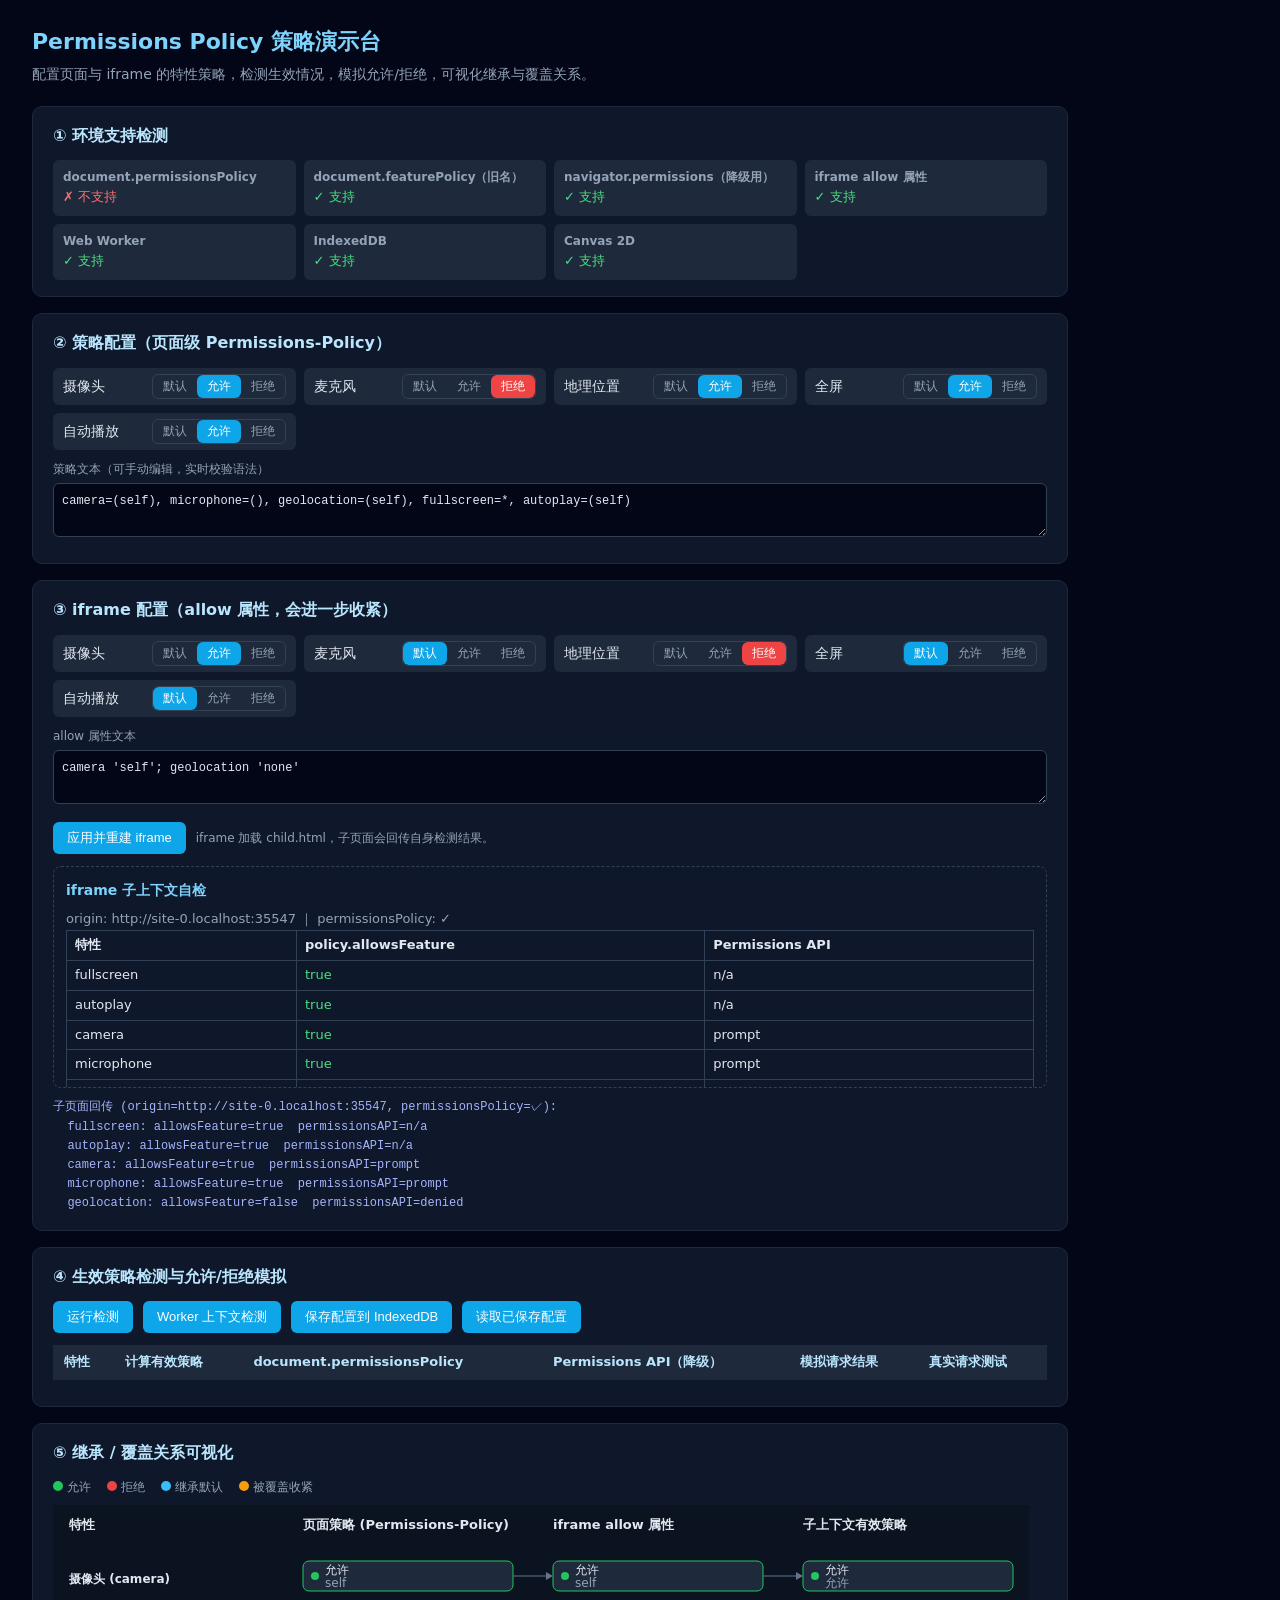
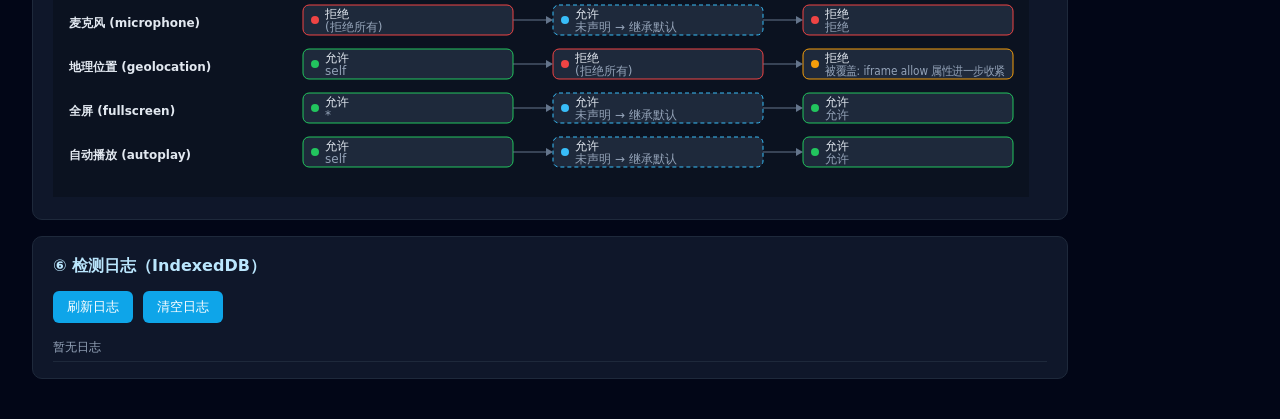
==== index.html @ 26380404 "codex: 生成代码" ====
<!DOCTYPE html>
<html lang="zh-CN">
<head>
<meta charset="utf-8">
<meta name="viewport" content="width=device-width, initial-scale=1">
<title>Permissions Policy 策略演示台</title>
<link rel="stylesheet" href="css/styles.css">
</head>
<body>
<header>
  <h1>Permissions Policy 策略演示台</h1>
  <p>配置页面与 iframe 的特性策略，检测生效情况，模拟允许/拒绝，可视化继承与覆盖关系。</p>
</header>

<div id="toasts" aria-live="polite"></div>

<main>
  <!-- 环境支持检测 -->
  <section class="card" id="support-card">
    <h2>① 环境支持检测</h2>
    <div id="support-grid" class="support-grid"></div>
    <p class="hint" id="fallback-hint" hidden>⚠ 当前浏览器不支持 Permissions Policy 运行时接口，已降级为 Permissions API 查询 + 本地计算。</p>
  </section>

  <!-- 策略配置 -->
  <section class="card">
    <h2>② 策略配置（页面级 Permissions-Policy）</h2>
    <div id="page-toggles" class="toggle-grid"></div>
    <label class="field">
      <span>策略文本（可手动编辑，实时校验语法）</span>
      <textarea id="page-policy" rows="2" spellcheck="false"
        placeholder='camera=(self), microphone=(), geolocation=(self "https://example.com"), fullscreen=*, autoplay=(self)'></textarea>
    </label>
    <div id="page-policy-errors" class="errors"></div>
  </section>

  <section class="card">
    <h2>③ iframe 配置（allow 属性，会进一步收紧）</h2>
    <div id="frame-toggles" class="toggle-grid"></div>
    <label class="field">
      <span>allow 属性文本</span>
      <textarea id="frame-allow" rows="2" spellcheck="false" placeholder="camera 'self'; geolocation 'none'"></textarea>
    </label>
    <div id="frame-allow-errors" class="errors"></div>
    <div class="actions">
      <button id="apply-frame" type="button">应用并重建 iframe</button>
      <span class="hint">iframe 加载 child.html，子页面会回传自身检测结果。</span>
    </div>
    <div class="frame-wrap"><iframe id="demo-frame" title="策略测试 iframe"></iframe></div>
    <div id="child-report" class="report"></div>
  </section>

  <!-- 检测与模拟 -->
  <section class="card">
    <h2>④ 生效策略检测与允许/拒绝模拟</h2>
    <div class="actions">
      <button id="run-detect" type="button">运行检测</button>
      <button id="run-worker" type="button">Worker 上下文检测</button>
      <button id="save-config" type="button">保存配置到 IndexedDB</button>
      <button id="load-config" type="button">读取已保存配置</button>
    </div>
    <table class="result-table">
      <thead>
        <tr>
          <th>特性</th><th>计算有效策略</th><th>document.permissionsPolicy</th>
          <th>Permissions API（降级）</th><th>模拟请求结果</th><th>真实请求测试</th>
        </tr>
      </thead>
      <tbody id="detect-rows"></tbody>
    </table>
    <div id="worker-report" class="report"></div>
  </section>

  <!-- 可视化 -->
  <section class="card">
    <h2>⑤ 继承 / 覆盖关系可视化</h2>
    <div class="legend">
      <span><i class="dot allow"></i>允许</span>
      <span><i class="dot deny"></i>拒绝</span>
      <span><i class="dot inherit"></i>继承默认</span>
      <span><i class="dot override"></i>被覆盖收紧</span>
    </div>
    <div class="canvas-wrap"><canvas id="diagram"></canvas></div>
  </section>

  <!-- 日志 -->
  <section class="card">
    <h2>⑥ 检测日志（IndexedDB）</h2>
    <div class="actions">
      <button id="refresh-logs" type="button">刷新日志</button>
      <button id="clear-logs" type="button">清空日志</button>
    </div>
    <ul id="log-list" class="log-list"></ul>
  </section>
</main>

<script src="js/policy.js"></script>
<script src="js/db.js"></script>
<script src="js/diagram.js"></script>
<script src="js/app.js"></script>
</body>
</html>
---- css/styles.css ----
:root { color-scheme: dark; }
* { box-sizing: border-box; }
body { margin: 0; font: 14px/1.6 system-ui, "PingFang SC", sans-serif; background: #020617; color: #e2e8f0; }
header { padding: 24px 32px 8px; }
header h1 { margin: 0 0 4px; font-size: 22px; color: #7dd3fc; }
header p { margin: 0 0 12px; color: #94a3b8; }
main { display: grid; gap: 16px; padding: 0 32px 40px; max-width: 1100px; }
.card { background: #0f172a; border: 1px solid #1e293b; border-radius: 10px; padding: 16px 20px; }
.card h2 { margin: 0 0 12px; font-size: 16px; color: #bae6fd; }
.hint { color: #94a3b8; font-size: 12px; }
.field { display: block; margin-top: 10px; }
.field span { display: block; margin-bottom: 4px; color: #94a3b8; font-size: 12px; }
textarea { width: 100%; background: #020617; color: #e2e8f0; border: 1px solid #334155; border-radius: 6px; padding: 8px; font: 12px/1.5 ui-monospace, monospace; resize: vertical; }
textarea.invalid { border-color: #ef4444; }
.errors { color: #f87171; font-size: 12px; margin-top: 4px; white-space: pre-line; }
.support-grid { display: grid; grid-template-columns: repeat(auto-fill, minmax(240px, 1fr)); gap: 8px; }
.support-item { background: #1e293b; border-radius: 6px; padding: 8px 10px; font-size: 13px; }
.support-item b { display: block; font-size: 12px; color: #94a3b8; }
.toggle-grid { display: grid; grid-template-columns: repeat(auto-fill, minmax(200px, 1fr)); gap: 8px; }
.toggle-row { display: flex; align-items: center; gap: 8px; background: #1e293b; border-radius: 6px; padding: 6px 10px; }
.toggle-row .name { flex: 1; }
.seg { display: inline-flex; border: 1px solid #334155; border-radius: 6px; overflow: hidden; }
.seg button { background: transparent; color: #94a3b8; border: 0; padding: 3px 10px; cursor: pointer; font-size: 12px; }
.seg button.active { background: #0ea5e9; color: #fff; }
.seg button.active.deny { background: #ef4444; }
.actions { display: flex; gap: 10px; align-items: center; margin: 12px 0; flex-wrap: wrap; }
button { background: #0ea5e9; color: #fff; border: 0; border-radius: 6px; padding: 7px 14px; cursor: pointer; font-size: 13px; }
button:hover { background: #0284c7; }
.frame-wrap { border: 1px dashed #334155; border-radius: 8px; overflow: hidden; }
.frame-wrap iframe { width: 100%; height: 220px; border: 0; display: block; }
.report { margin-top: 10px; font: 12px/1.6 ui-monospace, monospace; color: #a5b4fc; white-space: pre-wrap; }
.result-table { width: 100%; border-collapse: collapse; margin-top: 8px; }
.result-table th, .result-table td { border: 1px solid #1e293b; padding: 6px 10px; text-align: left; font-size: 13px; }
.result-table th { background: #1e293b; color: #bae6fd; }
.ok { color: #4ade80; } .no { color: #f87171; } .warn { color: #fbbf24; }
.legend { display: flex; gap: 16px; margin-bottom: 8px; font-size: 12px; color: #94a3b8; }
.dot { display: inline-block; width: 10px; height: 10px; border-radius: 50%; margin-right: 4px; }
.dot.allow { background: #22c55e; } .dot.deny { background: #ef4444; }
.dot.inherit { background: #38bdf8; } .dot.override { background: #f59e0b; }
.canvas-wrap { overflow-x: auto; }
.log-list { list-style: none; margin: 0; padding: 0; max-height: 220px; overflow-y: auto; font: 12px/1.7 ui-monospace, monospace; }
.log-list li { border-bottom: 1px solid #1e293b; padding: 3px 0; color: #94a3b8; }
#toasts { position: fixed; top: 16px; right: 16px; display: grid; gap: 8px; z-index: 99; }
.toast { background: #7f1d1d; color: #fecaca; border: 1px solid #ef4444; border-radius: 8px; padding: 10px 14px; max-width: 360px; font-size: 13px; box-shadow: 0 4px 16px rgba(0,0,0,.4); }
.toast.info { background: #0c4a6e; border-color: #0ea5e9; color: #bae6fd; }
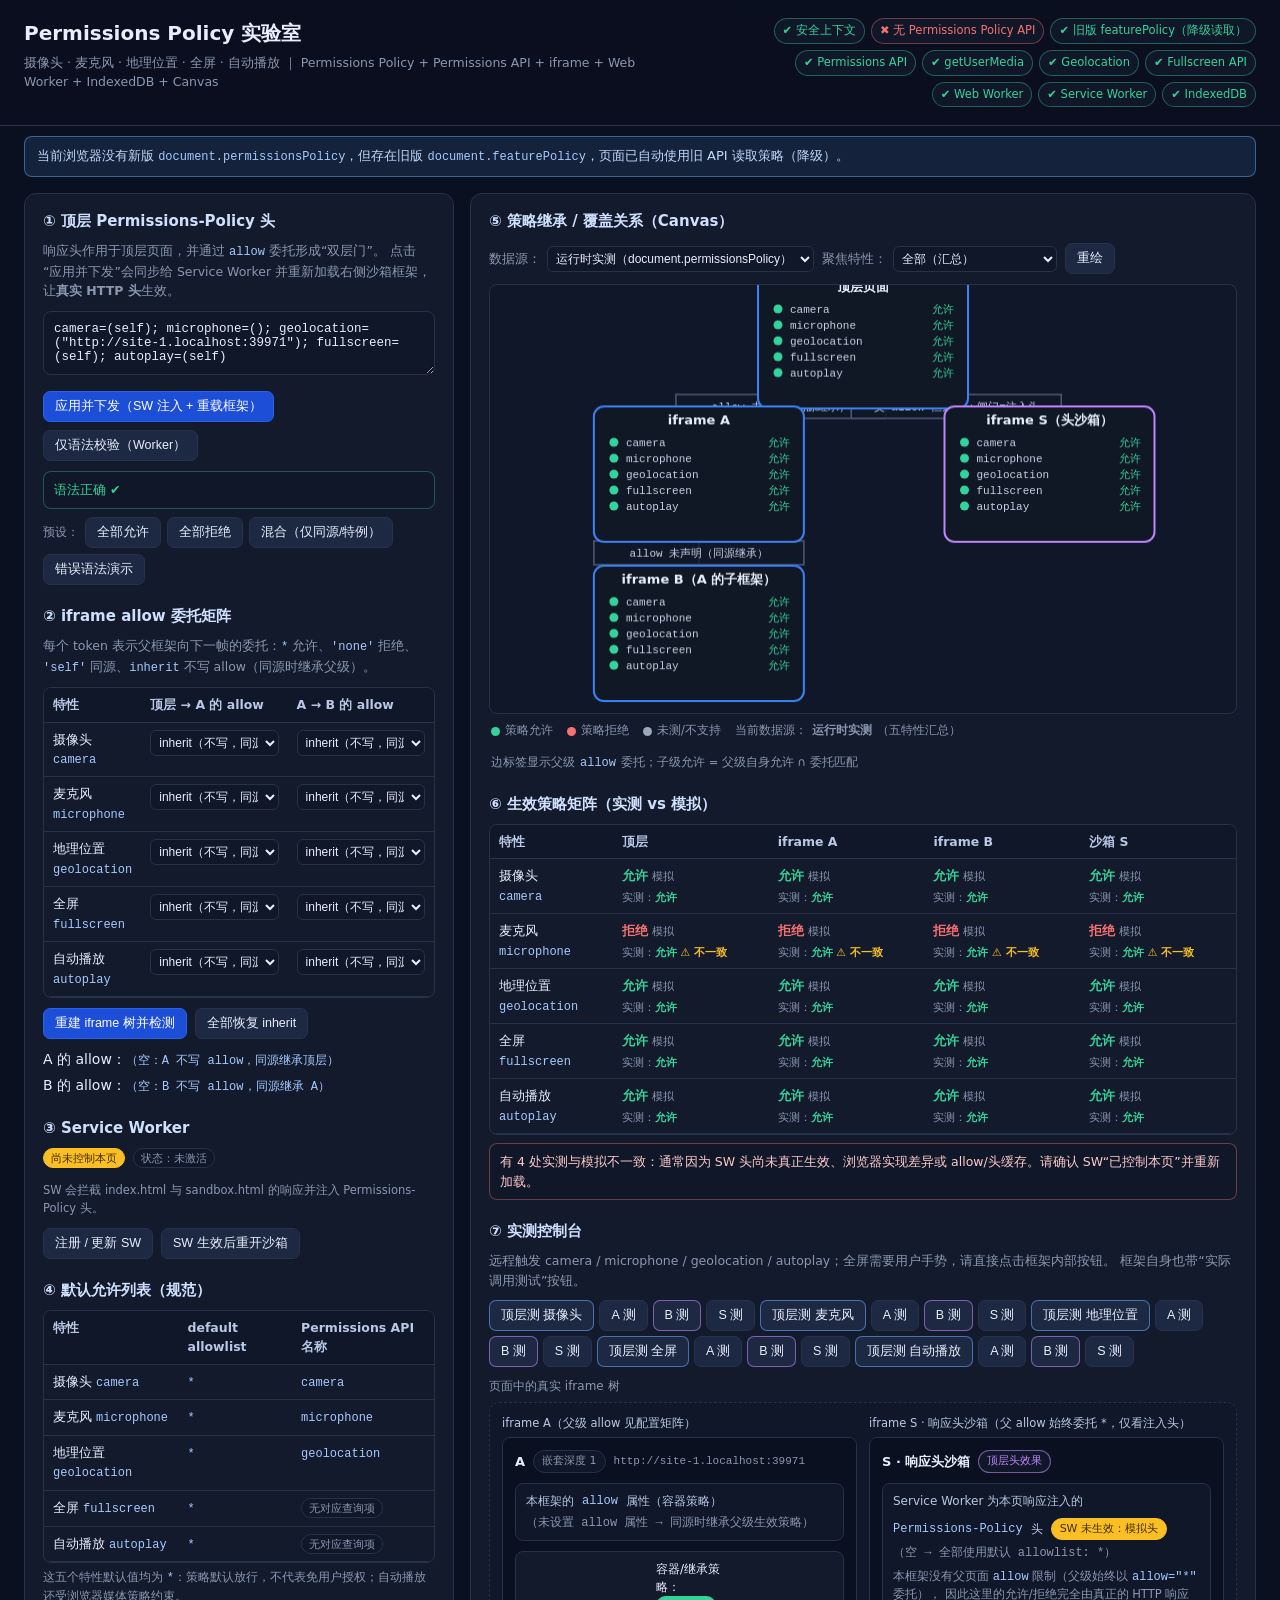
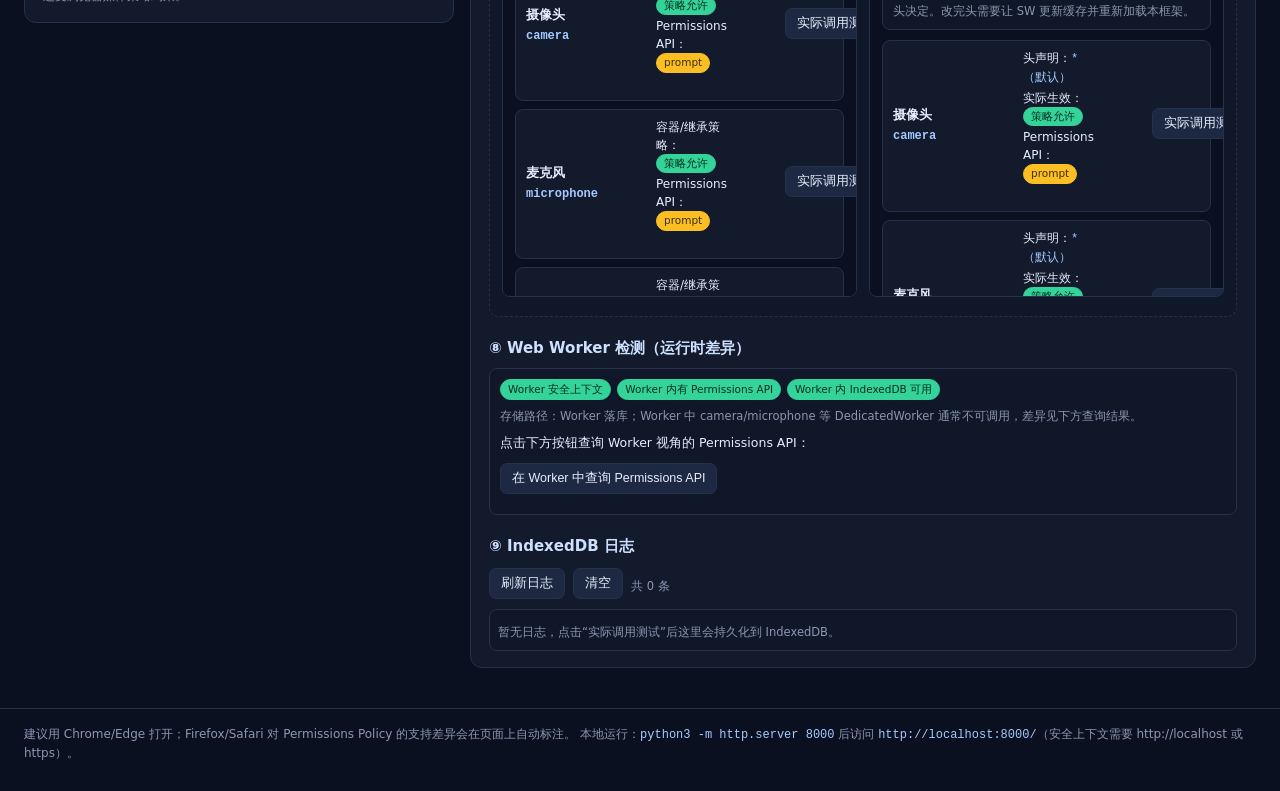
==== commit 39c1f863: "codex: 生成代码" ====
--- a/index.html
+++ b/index.html
@@ -1,102 +1,153 @@
-<!DOCTYPE html>
+<!doctype html>
 <html lang="zh-CN">
 <head>
-<meta charset="utf-8">
-<meta name="viewport" content="width=device-width, initial-scale=1">
-<title>Permissions Policy 策略演示台</title>
-<link rel="stylesheet" href="css/styles.css">
+  <meta charset="utf-8" />
+  <meta name="viewport" content="width=device-width, initial-scale=1" />
+  <title>Permissions Policy 实验室：摄像头/麦克风/定位/全屏/自动播放</title>
+  <link rel="stylesheet" href="css/style.css" />
 </head>
 <body>
-<header>
-  <h1>Permissions Policy 策略演示台</h1>
-  <p>配置页面与 iframe 的特性策略，检测生效情况，模拟允许/拒绝，可视化继承与覆盖关系。</p>
-</header>
+  <header class="topbar">
+    <div>
+      <h1>Permissions Policy 实验室</h1>
+      <p class="subtitle">摄像头 · 麦克风 · 地理位置 · 全屏 · 自动播放 ｜ Permissions Policy + Permissions API + iframe + Web Worker + IndexedDB + Canvas</p>
+    </div>
+    <div id="env-badges" class="env-badges"></div>
+  </header>
 
-<div id="toasts" aria-live="polite"></div>
+  <div id="alert-zone" class="alert-zone" hidden></div>
 
-<main>
-  <!-- 环境支持检测 -->
-  <section class="card" id="support-card">
-    <h2>① 环境支持检测</h2>
-    <div id="support-grid" class="support-grid"></div>
-    <p class="hint" id="fallback-hint" hidden>⚠ 当前浏览器不支持 Permissions Policy 运行时接口，已降级为 Permissions API 查询 + 本地计算。</p>
-  </section>
+  <main class="layout">
+    <!-- 左栏：配置 -->
+    <section class="panel panel-config">
+      <h2>① 顶层 Permissions-Policy 头</h2>
+      <p class="hint">
+        响应头作用于顶层页面，并通过 <code>allow</code> 委托形成“双层门”。
+        点击“应用并下发”会同步给 Service Worker 并重新加载右侧沙箱框架，让<strong>真实 HTTP 头</strong>生效。
+      </p>
+      <textarea id="header-input" class="header-input" spellcheck="false" rows="3"
+        placeholder='camera=(self); microphone=(); geolocation=("https://example.com"); fullscreen=*; autoplay=(self)'></textarea>
+      <div class="row gap">
+        <button id="btn-apply" class="primary">应用并下发（SW 注入 + 重载框架）</button>
+        <button id="btn-validate">仅语法校验（Worker）</button>
+      </div>
+      <div id="header-feedback" class="feedback"></div>
+      <div class="presets">
+        <span class="preset-label">预设：</span>
+        <button data-preset="allAllow">全部允许</button>
+        <button data-preset="allDeny">全部拒绝</button>
+        <button data-preset="mixed">混合（仅同源/特例）</button>
+        <button data-preset="broken">错误语法演示</button>
+      </div>
 
-  <!-- 策略配置 -->
-  <section class="card">
-    <h2>② 策略配置（页面级 Permissions-Policy）</h2>
-    <div id="page-toggles" class="toggle-grid"></div>
-    <label class="field">
-      <span>策略文本（可手动编辑，实时校验语法）</span>
-      <textarea id="page-policy" rows="2" spellcheck="false"
-        placeholder='camera=(self), microphone=(), geolocation=(self "https://example.com"), fullscreen=*, autoplay=(self)'></textarea>
-    </label>
-    <div id="page-policy-errors" class="errors"></div>
-  </section>
+      <h2>② iframe allow 委托矩阵</h2>
+      <p class="hint">
+        每个 token 表示父框架向下一帧的委托：<code>*</code> 允许、<code>'none'</code> 拒绝、
+        <code>'self'</code> 同源、<code>inherit</code> 不写 allow（同源时继承父级）。
+      </p>
+      <div class="table-wrap">
+        <table class="matrix" id="matrix-table">
+          <thead>
+            <tr>
+              <th>特性</th>
+              <th>顶层 → A 的 allow</th>
+              <th>A → B 的 allow</th>
+            </tr>
+          </thead>
+          <tbody></tbody>
+        </table>
+      </div>
+      <div class="row gap">
+        <button id="btn-reload-frames" class="primary">重建 iframe 树并检测</button>
+        <button id="btn-reset-inherit">全部恢复 inherit</button>
+      </div>
+      <div class="allow-preview">
+        <div>A 的 allow：<code id="allow-a-preview"></code></div>
+        <div>B 的 allow：<code id="allow-b-preview"></code></div>
+      </div>
 
-  <section class="card">
-    <h2>③ iframe 配置（allow 属性，会进一步收紧）</h2>
-    <div id="frame-toggles" class="toggle-grid"></div>
-    <label class="field">
-      <span>allow 属性文本</span>
-      <textarea id="frame-allow" rows="2" spellcheck="false" placeholder="camera 'self'; geolocation 'none'"></textarea>
-    </label>
-    <div id="frame-allow-errors" class="errors"></div>
-    <div class="actions">
-      <button id="apply-frame" type="button">应用并重建 iframe</button>
-      <span class="hint">iframe 加载 child.html，子页面会回传自身检测结果。</span>
-    </div>
-    <div class="frame-wrap"><iframe id="demo-frame" title="策略测试 iframe"></iframe></div>
-    <div id="child-report" class="report"></div>
-  </section>
+      <h2>③ Service Worker</h2>
+      <div id="sw-status" class="sw-status">检测中…</div>
+      <div class="row gap">
+        <button id="btn-sw-register">注册 / 更新 SW</button>
+        <button id="btn-sw-reload">SW 生效后重开沙箱</button>
+      </div>
+      <p class="hint" id="sw-fallback-note" hidden>
+        SW 不可用时：沙箱无法演示真实响应头，系统自动降级为“模拟继承 + 直接读取父页策略”，并在此提示。
+      </p>
 
-  <!-- 检测与模拟 -->
-  <section class="card">
-    <h2>④ 生效策略检测与允许/拒绝模拟</h2>
-    <div class="actions">
-      <button id="run-detect" type="button">运行检测</button>
-      <button id="run-worker" type="button">Worker 上下文检测</button>
-      <button id="save-config" type="button">保存配置到 IndexedDB</button>
-      <button id="load-config" type="button">读取已保存配置</button>
-    </div>
-    <table class="result-table">
-      <thead>
-        <tr>
-          <th>特性</th><th>计算有效策略</th><th>document.permissionsPolicy</th>
-          <th>Permissions API（降级）</th><th>模拟请求结果</th><th>真实请求测试</th>
-        </tr>
-      </thead>
-      <tbody id="detect-rows"></tbody>
-    </table>
-    <div id="worker-report" class="report"></div>
-  </section>
+      <h2>④ 默认允许列表（规范）</h2>
+      <div class="table-wrap">
+        <table class="matrix default-table">
+          <thead><tr><th>特性</th><th>default allowlist</th><th>Permissions API 名称</th></tr></thead>
+          <tbody id="defaults-body"></tbody>
+        </table>
+      </div>
+      <p class="tiny-note">
+        这五个特性默认值均为 <code>*</code>：策略默认放行，不代表免用户授权；自动播放还受浏览器媒体策略约束。
+      </p>
+    </section>
 
-  <!-- 可视化 -->
-  <section class="card">
-    <h2>⑤ 继承 / 覆盖关系可视化</h2>
-    <div class="legend">
-      <span><i class="dot allow"></i>允许</span>
-      <span><i class="dot deny"></i>拒绝</span>
-      <span><i class="dot inherit"></i>继承默认</span>
-      <span><i class="dot override"></i>被覆盖收紧</span>
-    </div>
-    <div class="canvas-wrap"><canvas id="diagram"></canvas></div>
-  </section>
+    <!-- 中栏：可视化与运行时 -->
+    <section class="panel panel-runtime">
+      <h2>⑤ 策略继承 / 覆盖关系（Canvas）</h2>
+      <div class="row gap baseline">
+        <label class="inline">数据源：
+          <select id="view-source">
+            <option value="real">运行时实测（document.permissionsPolicy）</option>
+            <option value="sim">静态模拟（解析头 + allow 推导）</option>
+          </select>
+        </label>
+        <label class="inline">聚焦特性：
+          <select id="view-feature">
+            <option value="ALL">全部（汇总）</option>
+          </select>
+        </label>
+        <button id="btn-canvas-refresh">重绘</button>
+      </div>
+      <canvas id="tree-canvas"></canvas>
+      <div class="legend" id="canvas-legend"></div>
 
-  <!-- 日志 -->
-  <section class="card">
-    <h2>⑥ 检测日志（IndexedDB）</h2>
-    <div class="actions">
-      <button id="refresh-logs" type="button">刷新日志</button>
-      <button id="clear-logs" type="button">清空日志</button>
-    </div>
-    <ul id="log-list" class="log-list"></ul>
-  </section>
-</main>
+      <h2>⑥ 生效策略矩阵（实测 vs 模拟）</h2>
+      <div class="table-wrap">
+        <table class="matrix" id="effective-table">
+          <thead>
+            <tr><th>特性</th><th>顶层</th><th>iframe A</th><th>iframe B</th><th>沙箱 S</th></tr>
+          </thead>
+          <tbody></tbody>
+        </table>
+      </div>
+      <div id="discrepancy-note" class="feedback"></div>
 
-<script src="js/policy.js"></script>
-<script src="js/db.js"></script>
-<script src="js/diagram.js"></script>
-<script src="js/app.js"></script>
+      <h2>⑦ 实测控制台</h2>
+      <p class="hint">
+        远程触发 camera / microphone / geolocation / autoplay；全屏需要用户手势，请直接点击框架内部按钮。
+        框架自身也带“实际调用测试”按钮。
+      </p>
+      <div class="test-bar" id="test-bar"></div>
+      <div class="frame-stage-wrap">
+        <div class="frame-stage-label">页面中的真实 iframe 树</div>
+        <div id="frame-stage" class="frame-stage"></div>
+      </div>
+
+      <h2>⑧ Web Worker 检测（运行时差异）</h2>
+      <div id="worker-panel" class="worker-panel">等待 Worker 启动…</div>
+
+      <h2>⑨ IndexedDB 日志</h2>
+      <div class="row gap">
+        <button id="btn-refresh-logs">刷新日志</button>
+        <button id="btn-clear-logs">清空</button>
+        <span id="log-count" class="tiny-note"></span>
+      </div>
+      <div id="log-list" class="log-list"></div>
+    </section>
+  </main>
+
+  <footer class="footer">
+    建议用 Chrome/Edge 打开；Firefox/Safari 对 Permissions Policy 的支持差异会在页面上自动标注。
+    本地运行：<code>python3 -m http.server 8000</code> 后访问 <code>http://localhost:8000/</code>（安全上下文需要 http://localhost 或 https）。
+  </footer>
+
+  <script type="module" src="js/app.js"></script>
 </body>
 </html>
--- a/css/style.css
+++ b/css/style.css
@@ -0,0 +1,206 @@
+:root {
+  --bg: #0b1020;
+  --panel: #121a2c;
+  --panel-2: #0f1728;
+  --border: #26314a;
+  --text: #e8eefc;
+  --muted: #8b97b1;
+  --allow: #34d399;
+  --deny: #f87171;
+  --warn: #fbbf24;
+  --accent: #60a5fa;
+  --purple: #c084fc;
+}
+
+* { box-sizing: border-box; }
+html, body { margin: 0; padding: 0; }
+body {
+  background: radial-gradient(1200px 500px at 70% -10%, #16233f 0%, var(--bg) 55%);
+  color: var(--text);
+  font: 14px/1.55 system-ui, -apple-system, "Segoe UI", "PingFang SC", "Microsoft YaHei", sans-serif;
+}
+
+code { font-family: ui-monospace, SFMono-Regular, Menlo, Consolas, monospace; font-size: 12px; color: #a5c9ff; }
+
+.topbar {
+  display: flex; justify-content: space-between; gap: 20px; align-items: flex-start;
+  padding: 18px 24px; border-bottom: 1px solid var(--border);
+  background: rgba(10,15,30,.7); position: sticky; top: 0; z-index: 20; backdrop-filter: blur(6px);
+}
+.topbar h1 { margin: 0 0 4px; font-size: 20px; }
+.subtitle { margin: 0; color: var(--muted); font-size: 12.5px; }
+.env-badges { display: flex; flex-wrap: wrap; gap: 6px; max-width: 46%; justify-content: flex-end; }
+.env-badge {
+  font-size: 11.5px; padding: 3px 8px; border-radius: 999px; border: 1px solid var(--border);
+  background: var(--panel-2); white-space: nowrap;
+}
+.env-badge.ok { color: var(--allow); border-color: rgba(52,211,153,.4); }
+.env-badge.bad { color: var(--deny); border-color: rgba(248,113,113,.4); }
+
+.alert-zone { padding: 10px 24px 0; display: flex; flex-direction: column; gap: 8px; }
+.alert {
+  border-radius: 8px; padding: 9px 12px; font-size: 13px; border: 1px solid;
+}
+.alert-warn { background: rgba(251,191,36,.12); border-color: rgba(251,191,36,.5); color: #fde68a; }
+.alert-error { background: rgba(248,113,113,.12); border-color: rgba(248,113,113,.5); color: #fecaca; }
+.alert-info { background: rgba(96,165,250,.12); border-color: rgba(96,165,250,.5); color: #bfdbfe; }
+.toast { animation: fadeIn .2s ease; }
+@keyframes fadeIn { from { opacity: 0; transform: translateY(-4px); } to { opacity: 1; } }
+
+.layout {
+  display: grid; grid-template-columns: minmax(340px, 430px) 1fr; gap: 16px;
+  padding: 16px 24px 40px; align-items: start;
+}
+.panel {
+  background: var(--panel); border: 1px solid var(--border); border-radius: 12px;
+  padding: 16px 18px;
+}
+.panel-runtime { min-width: 0; }
+h2 { font-size: 15px; margin: 20px 0 8px; color: #cfe0ff; }
+h2:first-child { margin-top: 0; }
+.hint { color: var(--muted); font-size: 12.5px; margin: 0 0 10px; }
+.tiny-note { color: var(--muted); font-size: 11.5px; margin: 6px 0 0; }
+
+.header-input {
+  width: 100%; resize: vertical; background: var(--panel-2); color: var(--text);
+  border: 1px solid var(--border); border-radius: 8px; padding: 10px;
+  font: 12.5px ui-monospace, monospace;
+}
+.header-input:focus { outline: 1px solid var(--accent); }
+
+.row { display: flex; flex-wrap: wrap; align-items: center; margin: 10px 0; }
+.row.gap { gap: 8px; }
+button {
+  background: #1d2942; color: var(--text); border: 1px solid var(--border);
+  border-radius: 7px; padding: 6px 11px; font-size: 12.5px; cursor: pointer;
+}
+button:hover { border-color: var(--accent); color: #dbeafe; }
+button.primary { background: #1d4ed8; border-color: #2563eb; color: #fff; }
+button.primary:hover { background: #2563eb; }
+
+.presets { display: flex; flex-wrap: wrap; gap: 6px; align-items: center; margin-top: 8px; }
+.preset-label { color: var(--muted); font-size: 12px; }
+
+.feedback { margin-top: 8px; font-size: 12.5px; border-radius: 8px; padding: 8px 10px; background: var(--panel-2); border: 1px solid var(--border); white-space: pre-wrap; }
+.feedback.ok { color: var(--allow); border-color: rgba(52,211,153,.35); }
+.feedback.bad { color: #fecaca; border-color: rgba(248,113,113,.4); }
+
+.table-wrap { overflow-x: auto; border: 1px solid var(--border); border-radius: 8px; }
+table.matrix { border-collapse: collapse; width: 100%; font-size: 12.5px; }
+table.matrix th, table.matrix td { border-bottom: 1px solid var(--border); padding: 7px 9px; text-align: left; vertical-align: top; }
+table.matrix th { background: var(--panel-2); color: #b9c8e6; position: sticky; top: 0; }
+table.matrix select {
+  width: 100%; background: var(--panel-2); color: var(--text);
+  border: 1px solid var(--border); border-radius: 6px; padding: 4px; font-size: 12px;
+}
+.allow-preview { margin-top: 8px; display: flex; flex-direction: column; gap: 4px; }
+.allow-preview code { word-break: break-all; }
+
+.sw-status { font-size: 12.5px; margin: 6px 0; display: flex; gap: 8px; flex-wrap: wrap; align-items: center; }
+
+.inline { font-size: 12.5px; color: var(--muted); display: inline-flex; align-items: center; gap: 6px; }
+.inline select, .baseline select {
+  background: var(--panel-2); color: var(--text); border: 1px solid var(--border);
+  border-radius: 6px; padding: 4px; font-size: 12px;
+}
+.baseline { gap: 12px; }
+
+#tree-canvas { width: 100%; height: 430px; display: block; background: var(--panel-2); border: 1px solid var(--border); border-radius: 8px; margin-top: 8px; }
+.legend { display: flex; flex-wrap: wrap; gap: 14px; margin: 8px 2px; font-size: 11.5px; color: var(--muted); align-items: center; }
+.legend-item { display: inline-flex; align-items: center; gap: 5px; }
+.dot { width: 9px; height: 9px; border-radius: 50%; display: inline-block; }
+.dot-allow { background: var(--allow); }
+.dot-deny { background: var(--deny); }
+.dot-na { background: #9aa7bd; }
+
+.cell-allow { color: var(--allow); font-weight: 600; }
+.cell-deny { color: var(--deny); font-weight: 600; }
+.cell-na { color: var(--muted); }
+.sim-tag, .real-line { font-size: 11px; color: var(--muted); }
+.real-line { margin-top: 3px; }
+.mismatch { color: var(--warn); font-weight: 700; }
+
+.test-bar { display: flex; flex-wrap: wrap; gap: 5px; margin-bottom: 10px; }
+.test-bar button:nth-child(4n+1) { border-color: rgba(96,165,250,.6); }
+.test-bar button:nth-child(4n+3) { border-color: rgba(192,132,252,.6); }
+
+.frame-stage {
+  display: flex; gap: 12px; flex-wrap: wrap; align-items: flex-start;
+  border: 1px dashed var(--border); border-radius: 10px; padding: 12px; background: var(--panel-2);
+}
+.frame-stage-label { color: var(--muted); font-size: 12px; margin-bottom: 6px; }
+.frame-box { flex: 1 1 340px; min-width: 300px; }
+.sandbox-box { flex-basis: 340px; }
+.frame-label { font-size: 11.5px; color: #b9c8e6; margin-bottom: 5px; }
+.frame {
+  width: 100%; height: 460px; border: 1px solid var(--border); border-radius: 8px; background: #0a1020;
+}
+
+.worker-panel { font-size: 12.5px; background: var(--panel-2); border: 1px solid var(--border); border-radius: 8px; padding: 10px; }
+.worker-badges { display: flex; flex-wrap: wrap; gap: 6px; margin-bottom: 8px; }
+.worker-perm-results { margin: 8px 0; display: flex; flex-direction: column; gap: 4px; }
+
+.log-list {
+  margin-top: 8px; max-height: 260px; overflow-y: auto; display: flex; flex-direction: column; gap: 5px;
+  border: 1px solid var(--border); border-radius: 8px; padding: 8px; background: var(--panel-2);
+}
+.log-line { display: flex; gap: 8px; align-items: baseline; font-size: 12px; flex-wrap: wrap; }
+.log-ts { color: var(--muted); font-family: ui-monospace, monospace; }
+.log-msg { color: #c4d0e8; }
+
+.footer { padding: 16px 24px 32px; color: var(--muted); font-size: 12px; border-top: 1px solid var(--border); }
+
+/* ---------- 框架内部页面 ---------- */
+.frame-body {
+  background: var(--bg); color: var(--text); font: 13px/1.5 system-ui, "PingFang SC", "Microsoft YaHei", sans-serif;
+  margin: 0; padding: 12px;
+}
+.frame-header { display: flex; gap: 8px; align-items: center; margin-bottom: 10px; flex-wrap: wrap; }
+.badge {
+  font-size: 11px; padding: 2px 8px; border-radius: 999px; border: 1px solid var(--border);
+  background: var(--panel-2); color: var(--muted);
+}
+.badge-special { border-color: rgba(192,132,252,.6); color: var(--purple); }
+.frame-origin { color: var(--muted); font-size: 11px; font-family: ui-monospace, monospace; }
+
+.frame-allow {
+  background: var(--panel-2); border: 1px solid var(--border); border-radius: 8px;
+  padding: 8px 10px; margin-bottom: 10px;
+}
+.frame-allow-title { font-size: 12px; color: #b9c8e6; margin-bottom: 4px; display: flex; gap: 8px; align-items: center; flex-wrap: wrap; }
+.allow-code { display: block; word-break: break-all; }
+.muted { color: var(--muted); }
+
+.frame-grid { display: flex; flex-direction: column; gap: 8px; }
+.feature-row {
+  display: grid; grid-template-columns: 120px 1fr auto; gap: 10px; align-items: center;
+  background: var(--panel); border: 1px solid var(--border); border-radius: 8px; padding: 8px 10px;
+}
+.feature-name { font-weight: 600; font-size: 12.5px; display: flex; flex-direction: column; gap: 2px; }
+.feature-cells { display: flex; flex-direction: column; gap: 2px; font-size: 12px; }
+.feature-note { color: var(--muted); font-size: 11px; }
+.feature-actions { display: flex; flex-direction: column; gap: 5px; align-items: flex-end; min-width: 150px; }
+.feature-actions button { white-space: nowrap; }
+.test-out { font-size: 11px; max-width: 240px; text-align: right; }
+.test-out.ok { color: var(--allow); }
+.test-out.deny { color: var(--deny); }
+.test-out.warn { color: var(--warn); }
+
+.tag {
+  display: inline-block; font-size: 10.5px; padding: 1px 7px; border-radius: 999px;
+  border: 1px solid var(--border); background: var(--panel-2); color: var(--muted); white-space: nowrap;
+}
+.tag-allow { color: #052e1f; background: var(--allow); border-color: var(--allow); }
+.tag-deny { color: #3b0d0d; background: var(--deny); border-color: var(--deny); }
+.tag-warn { color: #3f2d05; background: var(--warn); border-color: var(--warn); }
+.tag-na { color: var(--muted); }
+.tag-unknown { color: #fde68a; border-color: rgba(251,191,36,.5); }
+
+.child-slot-wrap { margin-top: 12px; }
+.child-slot-title { font-size: 12px; color: #b9c8e6; margin-bottom: 6px; }
+.nested-frame { width: 100%; height: 430px; border: 1px dashed #4b5772; border-radius: 8px; background: #0a1020; }
+
+@media (max-width: 1000px) {
+  .layout { grid-template-columns: 1fr; }
+  .env-badges { max-width: 100%; justify-content: flex-start; }
+}
